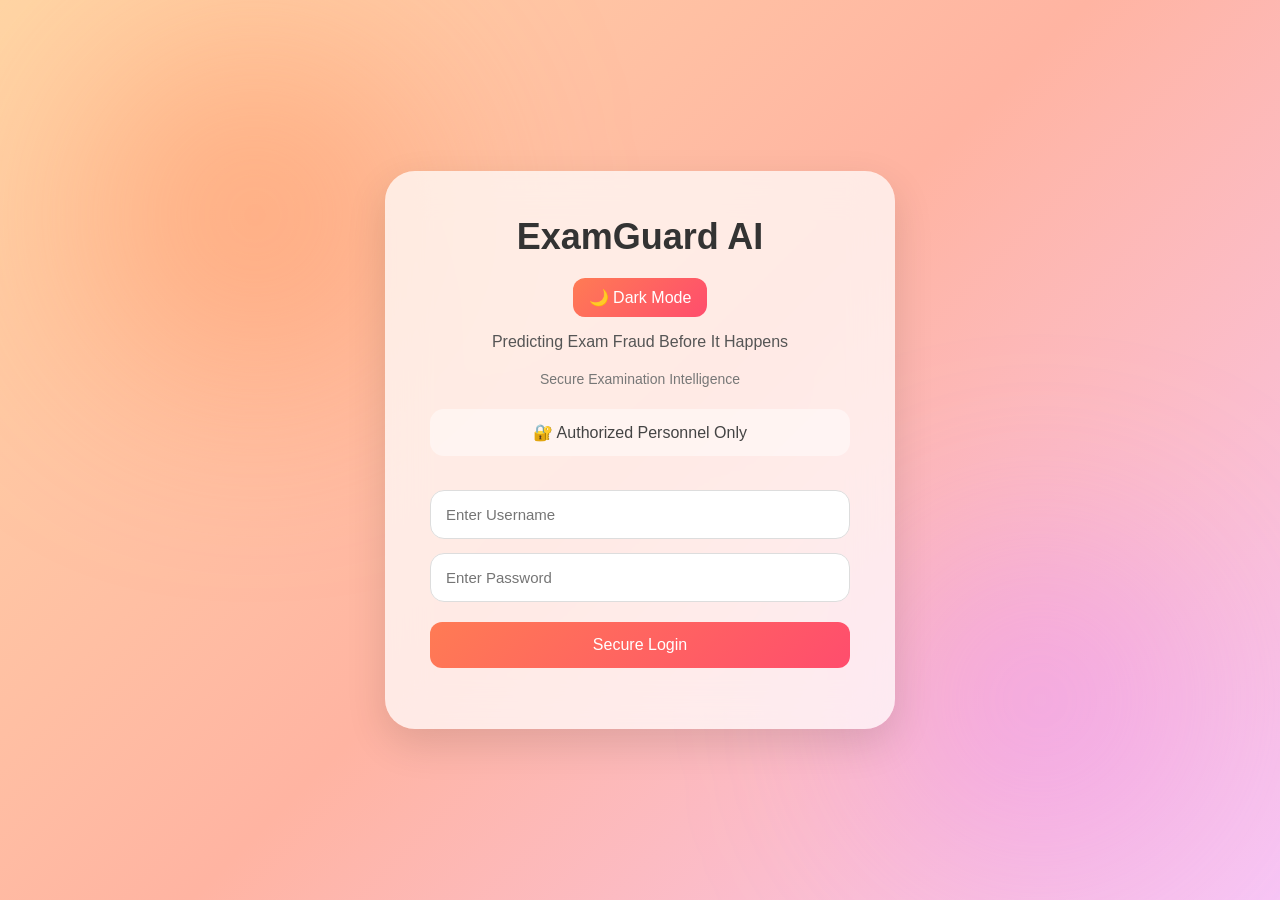
==== login.html @ 96539935 "Add files via upload" ====
<!DOCTYPE html>
<html lang="en">
<head>
    <meta charset="UTF-8">
    <meta name="viewport"
          content="width=device-width, initial-scale=1.0">

    <title>ExamGuard AI Login</title>

    <link rel="stylesheet"
          href="style.css">
</head>

<body>

<div class="bg-shape one"></div>
<div class="bg-shape two"></div>

<div class="login-container">

    <div class="login-card">

        <div class="top-login">

            <h1>ExamGuard AI</h1>

            <button
                onclick="toggleTheme()"
                class="theme-btn">

                🌙 Dark Mode
            </button>

        </div>

        <p class="subtitle">
            Predicting Exam Fraud
            Before It Happens
        </p>

        <p class="small-text">
            Secure Examination Intelligence
        </p>

        <p class="secure-text">
            🔐 Authorized Personnel Only
        </p>

        <input
            type="text"
            id="username"
            placeholder="Enter Username">

        <input
            type="password"
            id="password"
            placeholder="Enter Password">

        <button onclick="login()">
            Secure Login
        </button>

        <p id="error-msg"></p>

    </div>

</div>

<script src="script.js"></script>

</body>
</html>
---- style.css ----
body {
    margin: 0;
    font-family: Arial, sans-serif;
    min-height: 100vh;

    background: linear-gradient(
        135deg,
        #ffd6a5,
        #ffb4a2,
        #f7c6f5
    );

    transition: all 0.4s ease;
}

/* MAIN DASHBOARD LAYOUT*/

.container {
    width: 92%;
    max-width: 1300px;
    margin: 25px auto;

    display: grid;
    grid-template-columns: 1fr 1fr;
    gap: 20px;

    align-items: start;
}

/* cards */
.card,
.result-box {
    background: rgba(255,255,255,0.92);
    padding: 25px;
    border-radius: 22px;

    box-shadow: 0px 10px 30px rgba(0,0,0,0.08);
}

/* result panel */
.result-box {
    min-height: 520px;
    position: sticky;
    top: 20px;
}

/* headings */
h1 {
    text-align: center;
}

.subtitle {
    text-align: center;
    color: #555;
    margin-bottom: 20px;
}

/*FORM ELEMENTS*/

label {
    display: block;
    margin-top: 15px;
    font-weight: bold;
}

input {
    width: 100%;
    padding: 14px;
    margin-top: 8px;

    border-radius: 12px;
    border: 1px solid #ddd;

    box-sizing: border-box;
    font-size: 15px;
}

/*BUTTONS */

button {
    width: 100%;
    padding: 14px;
    margin-top: 12px;

    border: none;
    border-radius: 12px;

    font-size: 16px;
    cursor: pointer;

    color: white;

    background: linear-gradient(
        135deg,
        #ff7b54,
        #ff4d6d
    );

    transition: 0.3s;
}

button:hover {
    transform: scale(1.02);
}

.theme-btn {
    width: auto;
    padding: 10px 16px;
}

/*HISTORY */

.history-card {
    background: #f4f4f4;
    padding: 12px;
    margin-top: 10px;
    border-radius: 10px;
}

/*RISK LABELS*/

.high-risk {
    background: #ff4d4d;
    color: white;
    padding: 14px;
    border-radius: 12px;
    text-align: center;
    font-weight: bold;
    margin-bottom: 15px;
}

.medium-risk {
    background: #ff9800;
    color: white;
    padding: 14px;
    border-radius: 12px;
    text-align: center;
    font-weight: bold;
    margin-bottom: 15px;
}

.low-risk {
    background: #00c853;
    color: white;
    padding: 14px;
    border-radius: 12px;
    text-align: center;
    font-weight: bold;
    margin-bottom: 15px;
}

/*LOGIN PAGE*/

.login-container {
    min-height: 100vh;
    display: flex;
    justify-content: center;
    align-items: center;

    position: relative;
    overflow: hidden;
}

/* glowing background blobs */
.bg-shape {
    position: absolute;
    border-radius: 50%;
    filter: blur(100px);
    z-index: 0;
}

.one {
    width: 350px;
    height: 350px;
    background: rgba(255,140,90,0.45);
    top: 40px;
    left: 80px;
}

.two {
    width: 320px;
    height: 320px;
    background: rgba(230,120,255,0.35);
    bottom: 40px;
    right: 80px;
}

/* login card */
.login-card {
    width: 420px;
    padding: 45px;

    border-radius: 30px;

    background: rgba(255,255,255,0.72);
    backdrop-filter: blur(20px);

    box-shadow: 0 15px 40px rgba(0,0,0,0.12);

    text-align: center;
    z-index: 2;
}

.login-card h1 {
    margin: 0;
    font-size: 36px;
    color: #333;
}

.small-text {
    font-size: 14px;
    color: #777;
    margin-bottom: 22px;
}

.secure-text {
    background: rgba(255,255,255,0.45);
    padding: 14px;
    border-radius: 14px;
    margin-bottom: 20px;
    font-weight: 500;
    color: #444;
}

.login-card input {
    width: 100%;
    padding: 15px;
    margin-top: 14px;

    border-radius: 14px;
    border: 1px solid #ddd;

    box-sizing: border-box;
}

.login-card button {
    margin-top: 20px;
}

/* DARK MODE*/

body.dark-mode {
    background: linear-gradient(
        135deg,
        #1e1e2f,
        #2c2c54,
        #1f2937
    );
    color: white;
}

/* cards */
body.dark-mode .card,
body.dark-mode .result-box {
    background: rgba(35,35,45,0.95);
    color: white;
    border: 1px solid rgba(255,255,255,0.05);
}

/* login */
body.dark-mode .login-card {
    background: rgba(35,35,45,0.92);
    color: white;
}

body.dark-mode .login-card h1,
body.dark-mode .small-text {
    color: white;
}

body.dark-mode .secure-text {
    background: rgba(255,255,255,0.08);
    color: #d1d5db;
}

/* buttons */
body.dark-mode button {
    background: linear-gradient(
        135deg,
        #00b894,
        #00d26a
    );
}

/* glow change */
body.dark-mode .one {
    background: rgba(0,255,120,0.18);
}

body.dark-mode .two {
    background: rgba(0,180,255,0.14);
}
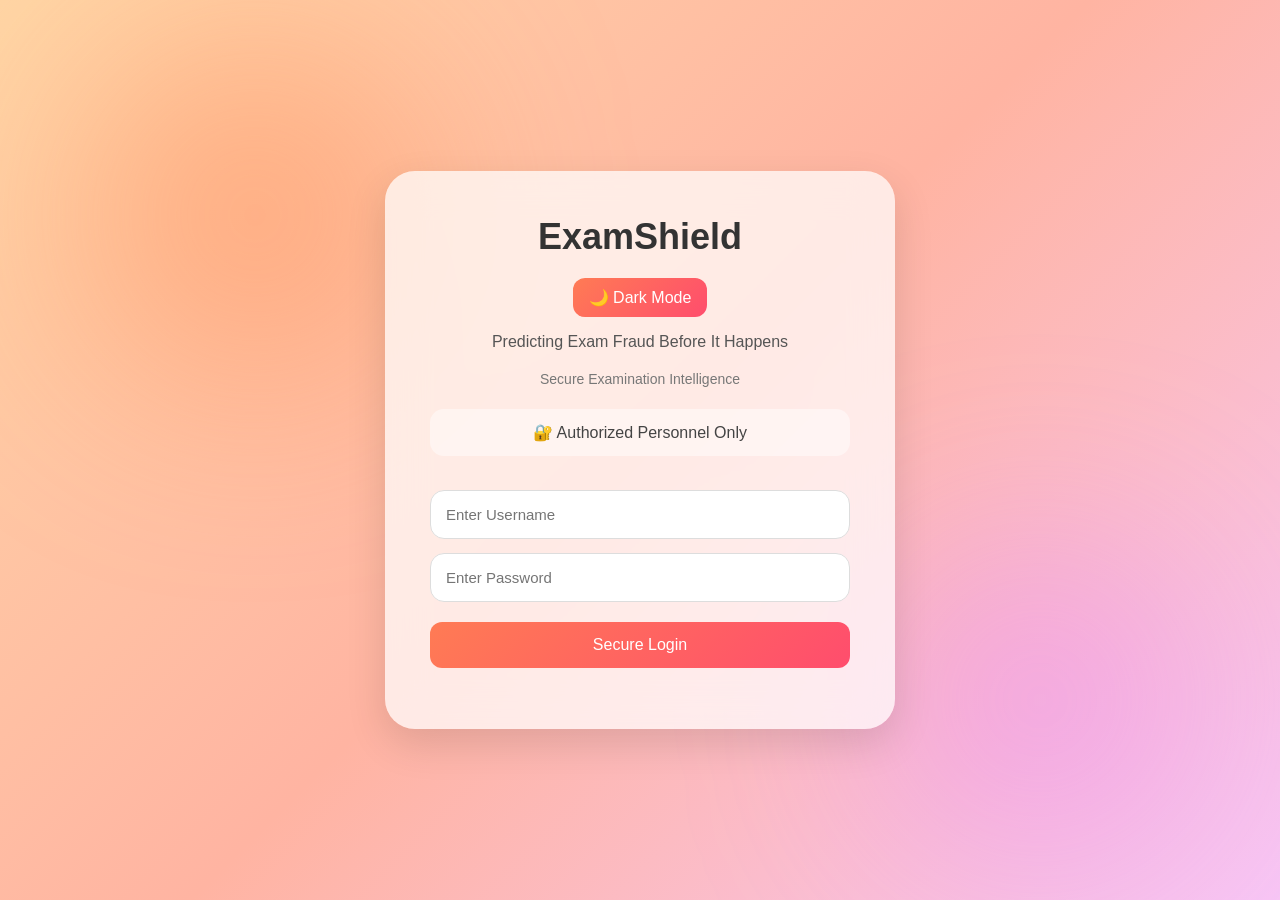
==== commit 9bbda17e: "Update login.html" ====
--- a/login.html
+++ b/login.html
@@ -5,7 +5,7 @@
     <meta name="viewport"
           content="width=device-width, initial-scale=1.0">
 
-    <title>ExamGuard AI Login</title>
+    <title>ExamShield Login</title>
 
     <link rel="stylesheet"
           href="style.css">
@@ -22,7 +22,7 @@
 
         <div class="top-login">
 
-            <h1>ExamGuard AI</h1>
+            <h1>ExamShield</h1>
 
             <button
                 onclick="toggleTheme()"
@@ -69,4 +69,4 @@
 <script src="script.js"></script>
 
 </body>
-</html>+</html>
